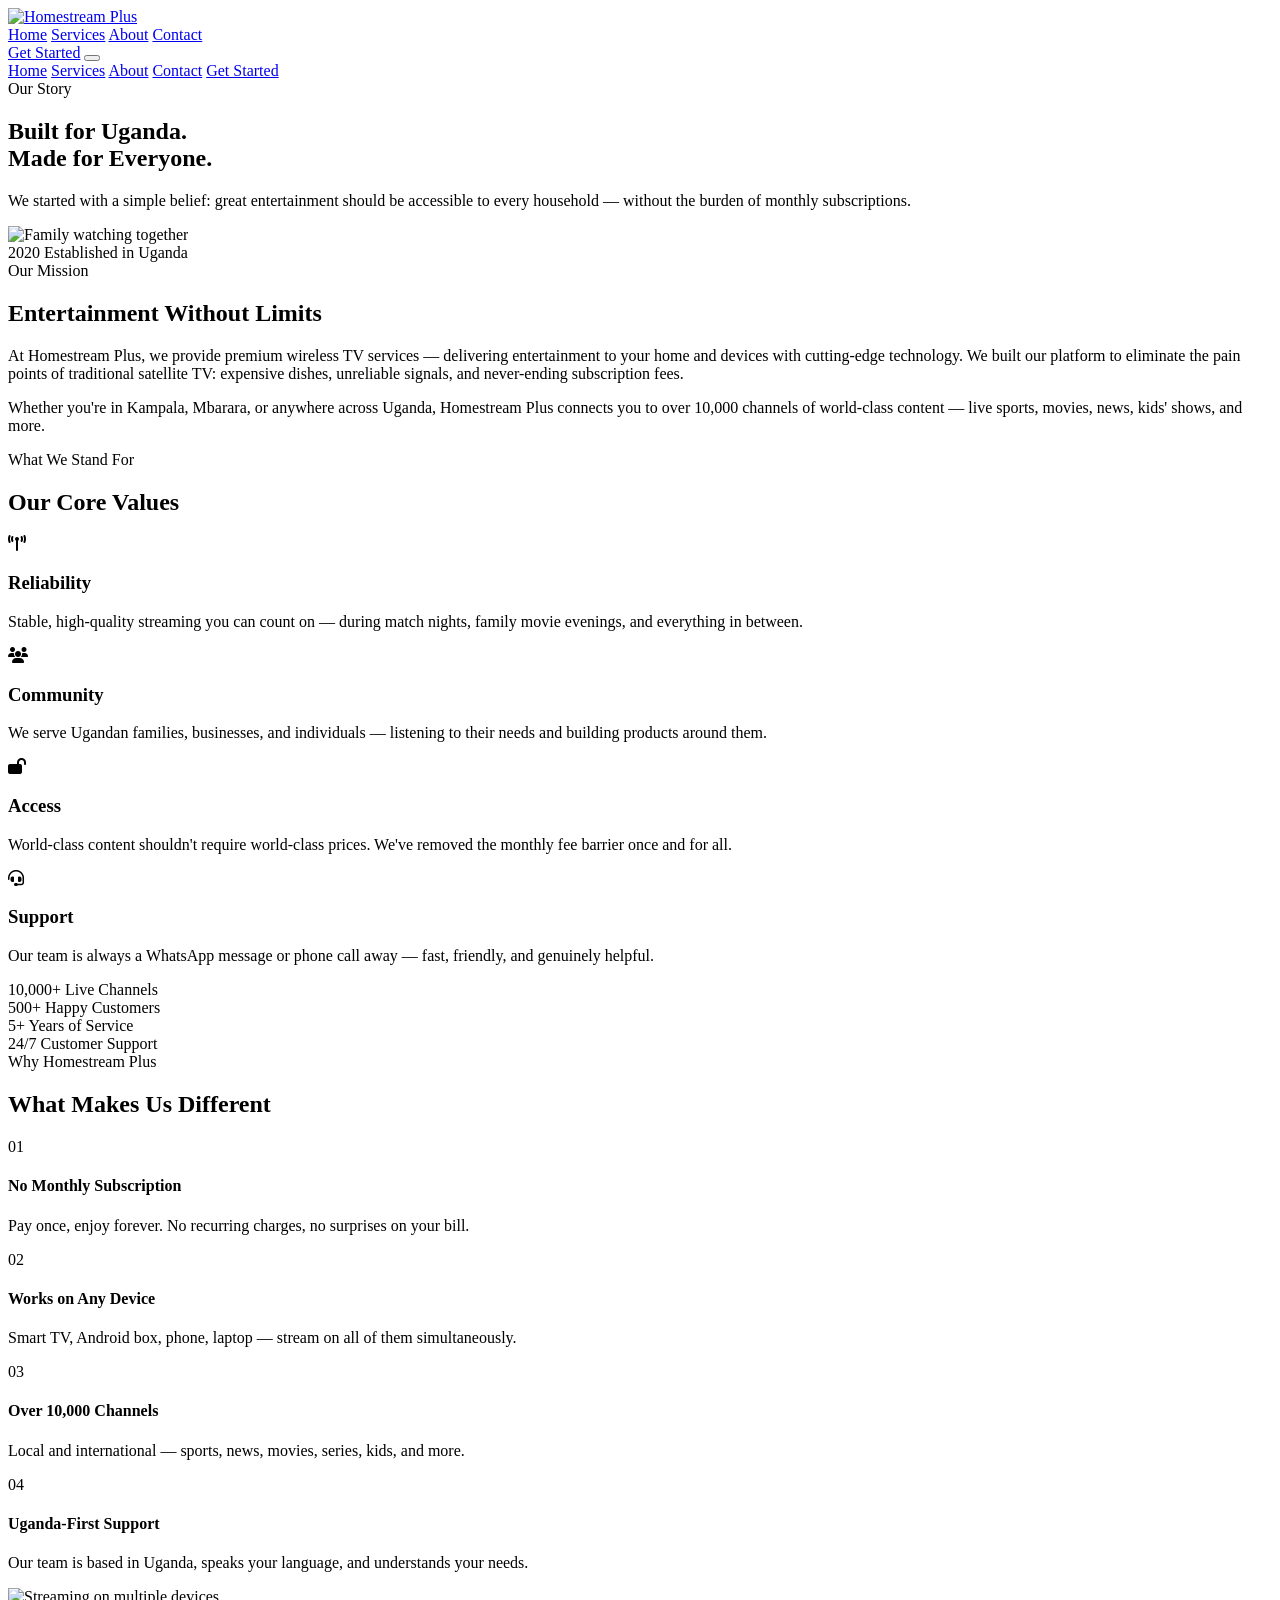
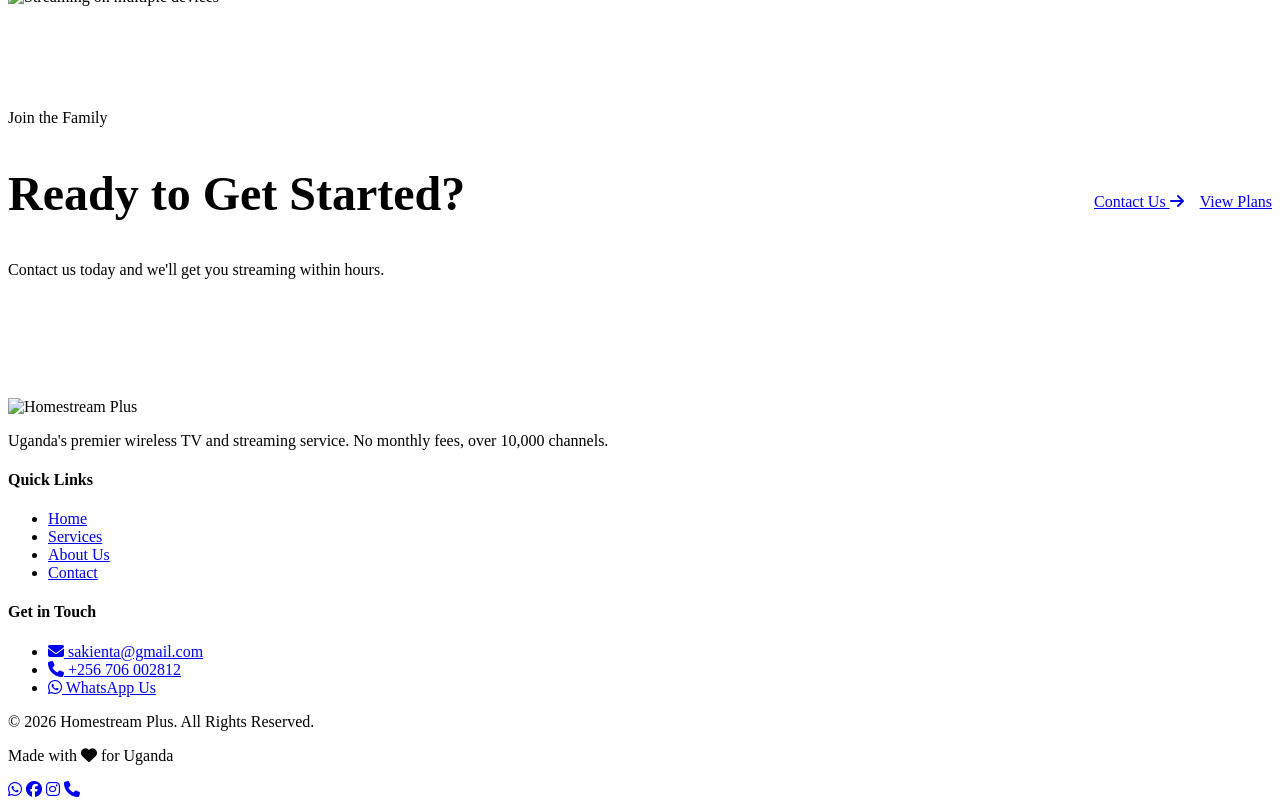
==== Baseline/Assets/Pages/about.html @ a36cddee "Started" ====
<!DOCTYPE html>
<html lang="en">
<head>
  <script async src="https://www.googletagmanager.com/gtag/js?id=G-RWJ0SV2W0E"></script>
  <script>
    window.dataLayer = window.dataLayer || [];
    function gtag(){ dataLayer.push(arguments); }
    gtag('js', new Date());
    gtag('config', 'G-RWJ0SV2W0E');
  </script>

  <meta charset="UTF-8" />
  <meta name="viewport" content="width=device-width, initial-scale=1.0" />
  <meta name="description" content="About Homestream Plus — Uganda's premier wireless TV and streaming service. Our story, mission, and values." />

  <title>About Us — Homestream Plus</title>

  <link rel="preconnect" href="https://fonts.googleapis.com" />
  <link rel="preconnect" href="https://fonts.gstatic.com" crossorigin />
  <link href="https://fonts.googleapis.com/css2?family=Bebas+Neue&family=DM+Sans:ital,opsz,wght@0,9..40,300;0,9..40,400;0,9..40,500;0,9..40,600;1,9..40,300&family=Playfair+Display:ital@1&display=swap" rel="stylesheet" />
  <link rel="stylesheet" href="https://cdnjs.cloudflare.com/ajax/libs/font-awesome/6.4.0/css/all.min.css" />

  <link rel="stylesheet" href="CSS/style.css" />
  <link rel="stylesheet" href="CSS/about.css" />
</head>
<body>

  <!-- HEADER -->
  <header class="site-header">
    <div class="container">
      <nav class="nav-inner">
        <a href="index.html" class="nav-logo">
          <img src="Images/HomestreamPlus01.1.1.png" alt="Homestream Plus" />
        </a>
        <div class="nav-links">
          <a href="index.html">Home</a>
          <a href="services.html">Services</a>
          <a href="about.html" class="active">About</a>
          <a href="contact.html">Contact</a>
        </div>
        <a href="contact.html" class="btn btn-primary nav-cta">Get Started</a>
        <button class="nav-toggle" aria-label="Toggle navigation">
          <span></span><span></span><span></span>
        </button>
      </nav>
    </div>
  </header>

  <!-- Mobile Drawer -->
  <nav class="nav-drawer">
    <a href="index.html">Home</a>
    <a href="services.html">Services</a>
    <a href="about.html">About</a>
    <a href="contact.html">Contact</a>
    <a href="contact.html" class="btn btn-primary" style="margin-top:1.5rem;font-family:var(--font-body)">Get Started</a>
  </nav>

  <!-- ═══════ PAGE HERO ═══════ -->
  <section class="page-hero">
    <div class="page-hero-bg"></div>
    <div class="container page-hero-inner">
      <span class="section-label anim-fade-up">Our Story</span>
      <h1 class="section-title anim-fade-up delay-1">Built for Uganda.<br>Made for Everyone.</h1>
      <p class="section-sub anim-fade-up delay-2">
        We started with a simple belief: great entertainment should be accessible to every household — without the burden of monthly subscriptions.
      </p>
    </div>
  </section>

  <!-- ═══════ MISSION ═══════ -->
  <section class="mission">
    <div class="container mission-grid">
      <div class="mission-visual">
        <img src="Images/istockphoto-1176372559-612x612.jpg" alt="Family watching together" loading="lazy" />
        <div class="mission-badge">
          <span class="badge-big">2020</span>
          <span>Established in Uganda</span>
        </div>
      </div>
      <div class="mission-text">
        <span class="section-label">Our Mission</span>
        <h2 class="section-title">Entertainment Without Limits</h2>
        <div class="divider"></div>
        <p>
          At Homestream Plus, we provide premium wireless TV services — delivering entertainment to your home and devices with cutting-edge technology. We built our platform to eliminate the pain points of traditional satellite TV: expensive dishes, unreliable signals, and never-ending subscription fees.
        </p>
        <p style="margin-top:1rem; color: var(--muted);">
          Whether you're in Kampala, Mbarara, or anywhere across Uganda, Homestream Plus connects you to over 10,000 channels of world-class content — live sports, movies, news, kids' shows, and more.
        </p>
      </div>
    </div>
  </section>

  <!-- ═══════ VALUES ═══════ -->
  <section class="values">
    <div class="container">
      <div class="section-head centered">
        <span class="section-label">What We Stand For</span>
        <h2 class="section-title">Our Core Values</h2>
      </div>
      <div class="values-grid">
        <div class="value-card">
          <div class="value-icon"><i class="fas fa-broadcast-tower"></i></div>
          <h3>Reliability</h3>
          <p>Stable, high-quality streaming you can count on — during match nights, family movie evenings, and everything in between.</p>
        </div>
        <div class="value-card">
          <div class="value-icon"><i class="fas fa-users"></i></div>
          <h3>Community</h3>
          <p>We serve Ugandan families, businesses, and individuals — listening to their needs and building products around them.</p>
        </div>
        <div class="value-card">
          <div class="value-icon"><i class="fas fa-lock-open"></i></div>
          <h3>Access</h3>
          <p>World-class content shouldn't require world-class prices. We've removed the monthly fee barrier once and for all.</p>
        </div>
        <div class="value-card">
          <div class="value-icon"><i class="fas fa-headset"></i></div>
          <h3>Support</h3>
          <p>Our team is always a WhatsApp message or phone call away — fast, friendly, and genuinely helpful.</p>
        </div>
      </div>
    </div>
  </section>

  <!-- ═══════ STATS BAR ═══════ -->
  <section class="stats-bar">
    <div class="container stats-inner">
      <div class="stats-item">
        <span class="stats-num">10,000+</span>
        <span class="stats-label">Live Channels</span>
      </div>
      <div class="stats-divider"></div>
      <div class="stats-item">
        <span class="stats-num">500+</span>
        <span class="stats-label">Happy Customers</span>
      </div>
      <div class="stats-divider"></div>
      <div class="stats-item">
        <span class="stats-num">5+</span>
        <span class="stats-label">Years of Service</span>
      </div>
      <div class="stats-divider"></div>
      <div class="stats-item">
        <span class="stats-num">24/7</span>
        <span class="stats-label">Customer Support</span>
      </div>
    </div>
  </section>

  <!-- ═══════ WHY CHOOSE US ═══════ -->
  <section class="why-us">
    <div class="container why-us-grid">
      <div class="why-us-text">
        <span class="section-label">Why Homestream Plus</span>
        <h2 class="section-title">What Makes Us Different</h2>
        <div class="divider"></div>
        <div class="why-list">
          <div class="why-item">
            <div class="why-num">01</div>
            <div>
              <h4>No Monthly Subscription</h4>
              <p>Pay once, enjoy forever. No recurring charges, no surprises on your bill.</p>
            </div>
          </div>
          <div class="why-item">
            <div class="why-num">02</div>
            <div>
              <h4>Works on Any Device</h4>
              <p>Smart TV, Android box, phone, laptop — stream on all of them simultaneously.</p>
            </div>
          </div>
          <div class="why-item">
            <div class="why-num">03</div>
            <div>
              <h4>Over 10,000 Channels</h4>
              <p>Local and international — sports, news, movies, series, kids, and more.</p>
            </div>
          </div>
          <div class="why-item">
            <div class="why-num">04</div>
            <div>
              <h4>Uganda-First Support</h4>
              <p>Our team is based in Uganda, speaks your language, and understands your needs.</p>
            </div>
          </div>
        </div>
      </div>
      <div class="why-us-img">
        <img src="Images/istockphoto-1182423333-612x612.jpg" alt="Streaming on multiple devices" loading="lazy" />
      </div>
    </div>
  </section>

  <!-- ═══════ CTA ═══════ -->
  <section class="cta-band" style="background: linear-gradient(135deg, rgba(233,85,48,0.15) 0%, transparent 60%), var(--surface); border-top: 1px solid var(--border); border-bottom: 1px solid var(--border); padding: clamp(4rem,8vw,7rem) 0;">
    <div class="container">
      <div class="cta-inner" style="display:flex;align-items:center;justify-content:space-between;gap:2.5rem;flex-wrap:wrap;">
        <div>
          <span class="section-label">Join the Family</span>
          <h2 class="section-title" style="font-size:clamp(2rem,4vw,3rem);">Ready to Get Started?</h2>
          <p class="section-sub">Contact us today and we'll get you streaming within hours.</p>
        </div>
        <div style="display:flex;gap:1rem;flex-wrap:wrap;flex-shrink:0;">
          <a href="contact.html" class="btn btn-primary">Contact Us <i class="fas fa-arrow-right"></i></a>
          <a href="services.html" class="btn btn-outline">View Plans</a>
        </div>
      </div>
    </div>
  </section>

  <!-- FOOTER -->
  <footer class="site-footer">
    <div class="container">
      <div class="footer-inner">
        <div class="footer-brand">
          <img src="Images/HomestreamPlus01.1.1.png" alt="Homestream Plus" />
          <p>Uganda's premier wireless TV and streaming service. No monthly fees, over 10,000 channels.</p>
        </div>
        <div class="footer-col">
          <h4>Quick Links</h4>
          <ul>
            <li><a href="index.html">Home</a></li>
            <li><a href="services.html">Services</a></li>
            <li><a href="about.html">About Us</a></li>
            <li><a href="contact.html">Contact</a></li>
          </ul>
        </div>
        <div class="footer-col">
          <h4>Get in Touch</h4>
          <ul>
            <li><a href="mailto:sakienta@gmail.com"><i class="fas fa-envelope"></i> sakienta@gmail.com</a></li>
            <li><a href="tel:+256706002812"><i class="fas fa-phone"></i> +256 706 002812</a></li>
            <li><a href="https://wa.me/256706002812" target="_blank"><i class="fab fa-whatsapp"></i> WhatsApp Us</a></li>
          </ul>
        </div>
      </div>
      <div class="footer-bottom">
        <p>&copy; 2026 Homestream Plus. All Rights Reserved.</p>
        <p>Made with <i class="fas fa-heart" style="color:var(--accent)"></i> for Uganda</p>
      </div>
    </div>
  </footer>

  <!-- FLOATING ICONS -->
  <div class="float-icons">
    <a href="https://wa.me/256706002812" target="_blank" rel="noopener" aria-label="WhatsApp"><i class="fab fa-whatsapp"></i></a>
    <a href="https://m.me/sakienta.ernest" target="_blank" rel="noopener" aria-label="Facebook"><i class="fab fa-facebook"></i></a>
    <a href="https://www.instagram.com/homestreamplus" target="_blank" rel="noopener" aria-label="Instagram"><i class="fab fa-instagram"></i></a>
    <a href="tel:+256706002812" aria-label="Call"><i class="fas fa-phone"></i></a>
  </div>

  <script src="JS/main.js"></script>
</body>
</html>
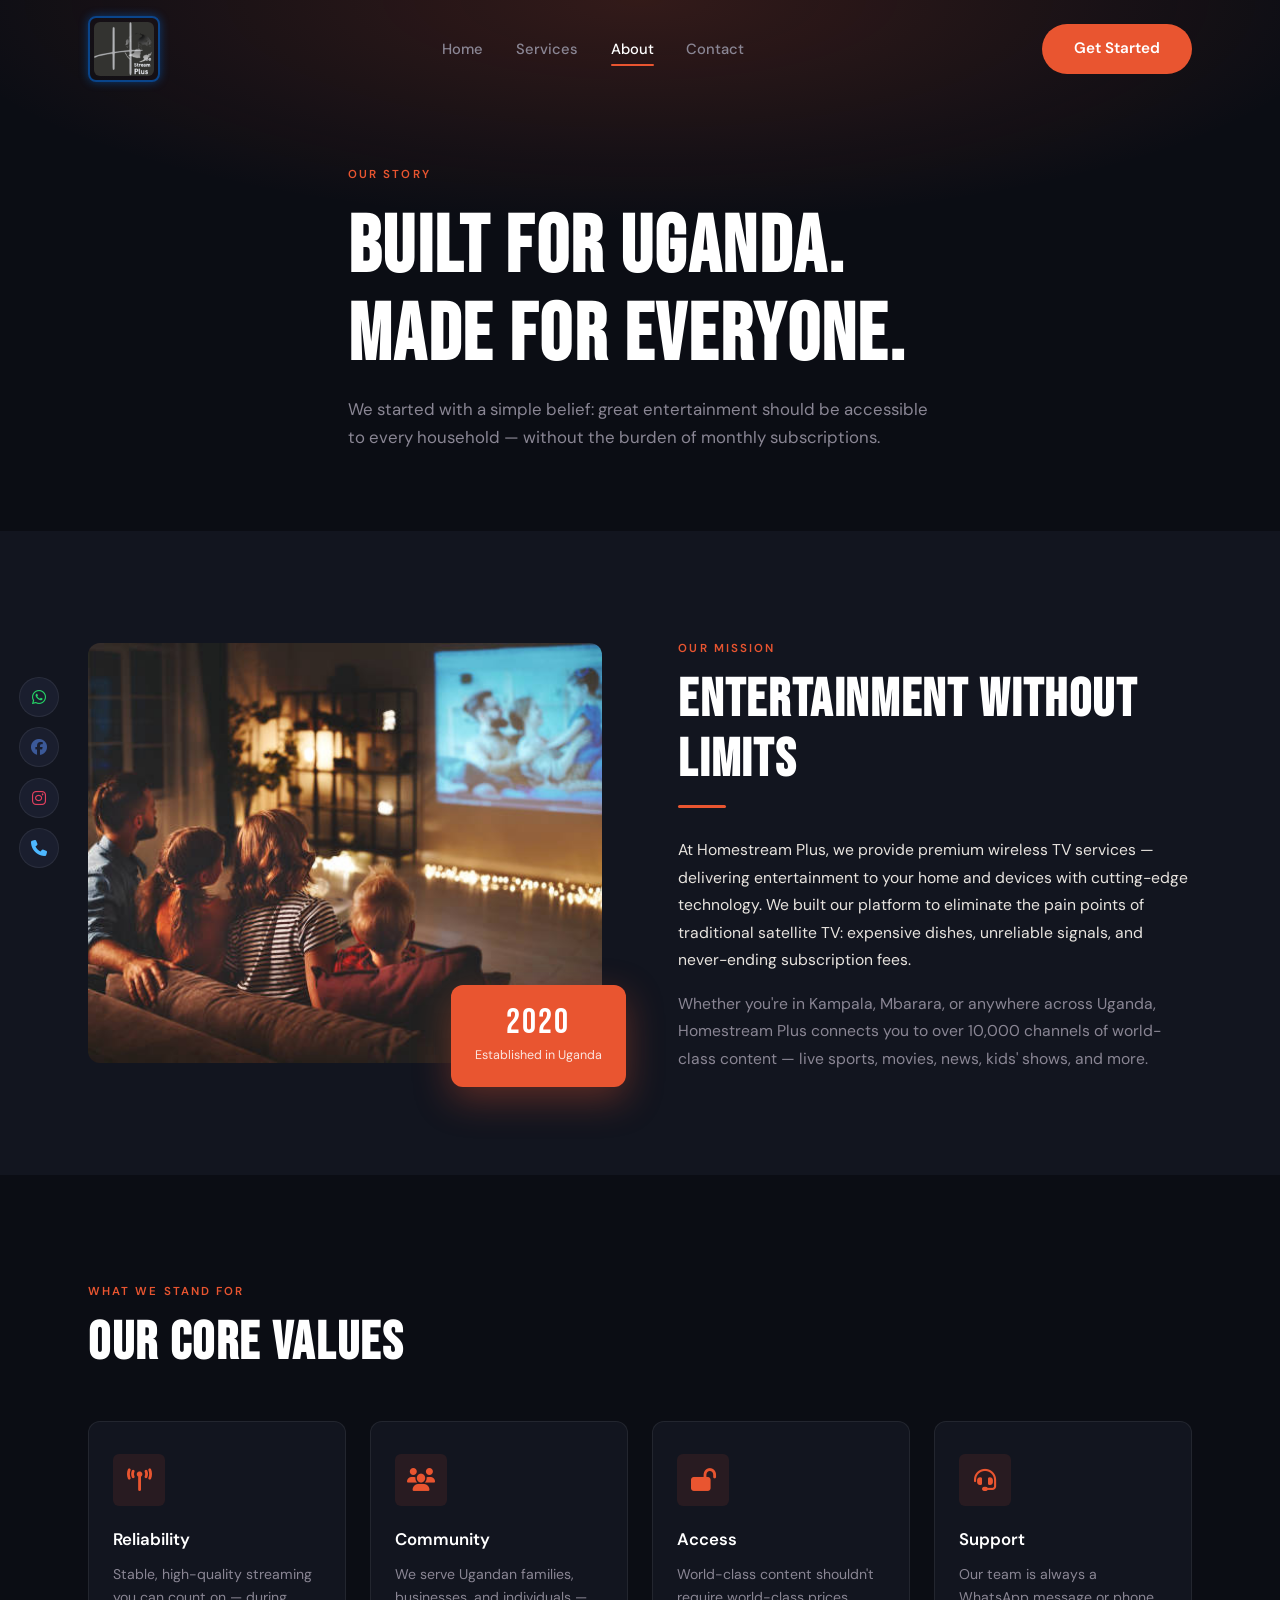
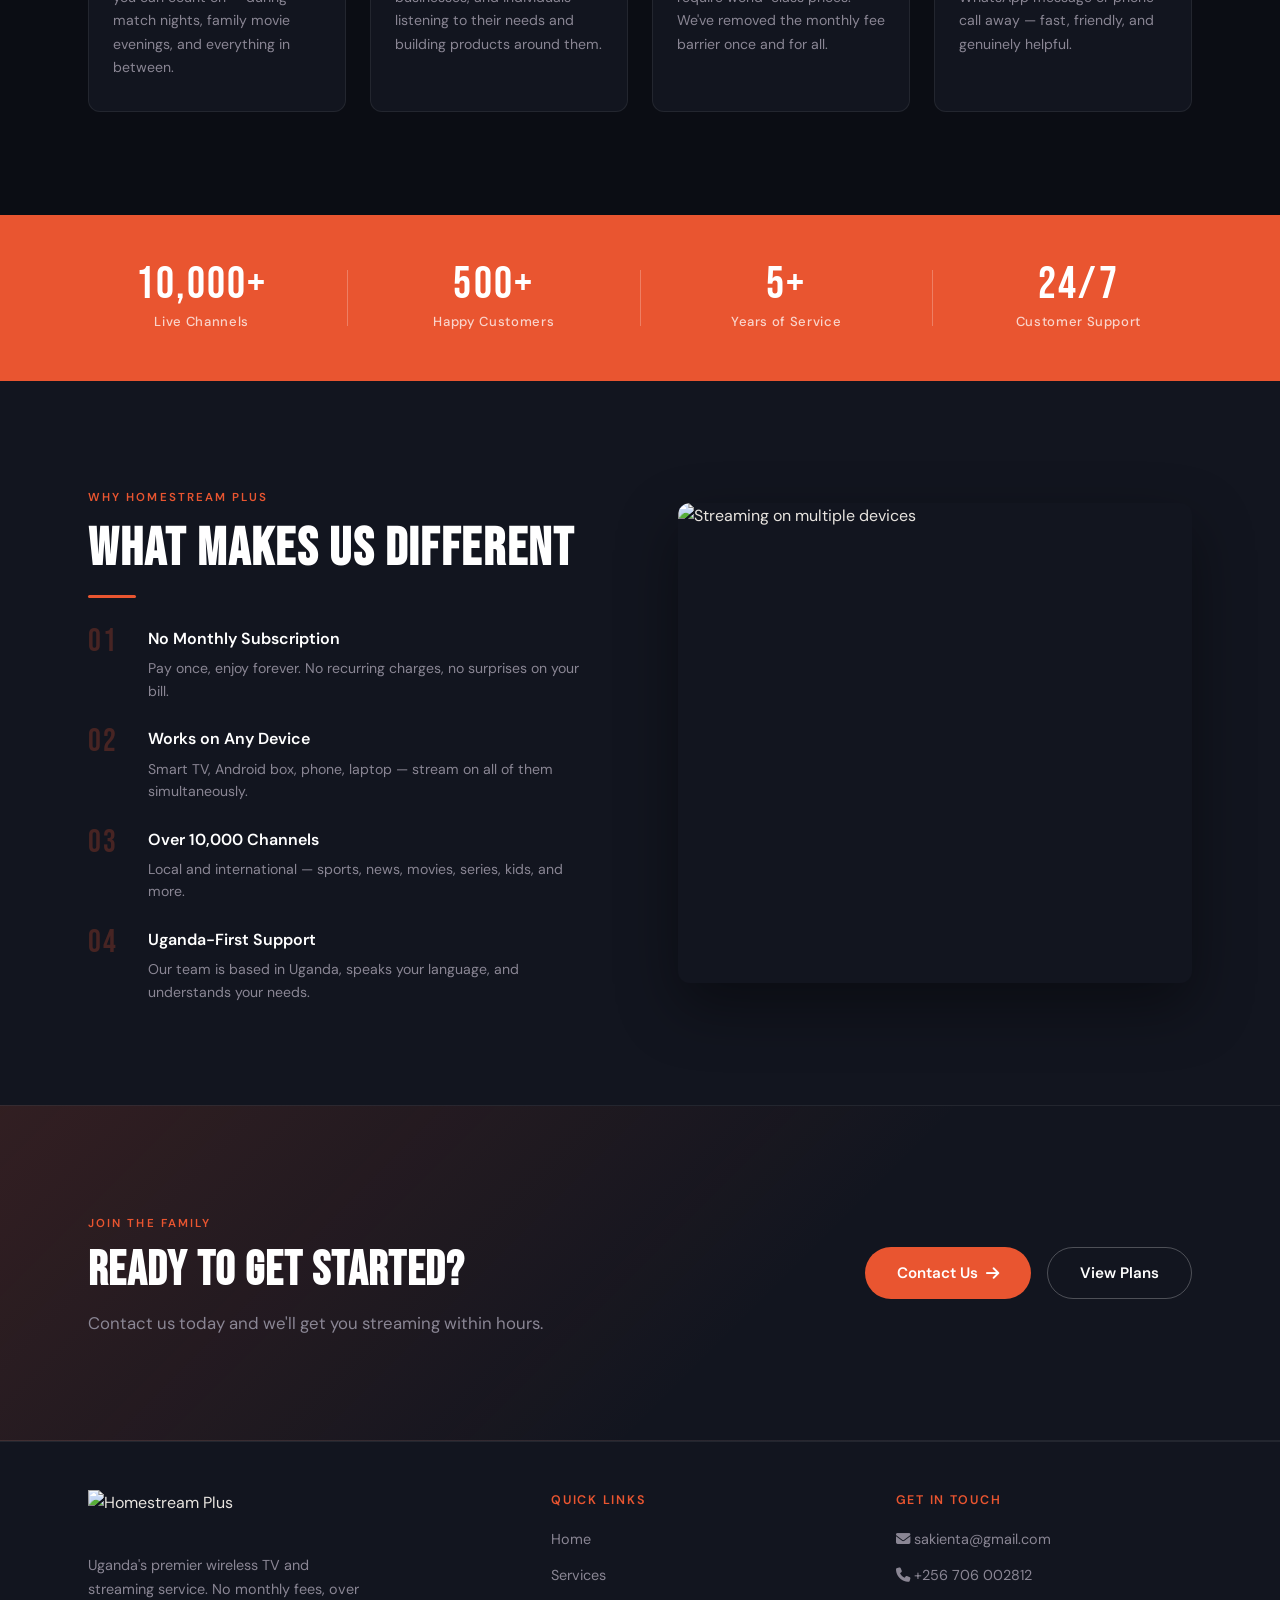
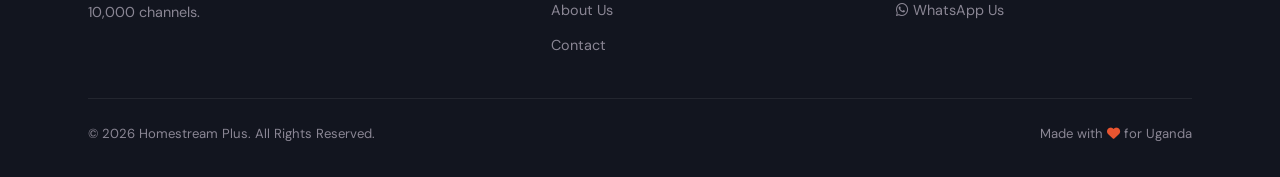
==== commit 59bea306: "Tired" ====
--- a/Baseline/Assets/Pages/about.html
+++ b/Baseline/Assets/Pages/about.html
@@ -20,8 +20,8 @@
   <link href="https://fonts.googleapis.com/css2?family=Bebas+Neue&family=DM+Sans:ital,opsz,wght@0,9..40,300;0,9..40,400;0,9..40,500;0,9..40,600;1,9..40,300&family=Playfair+Display:ital@1&display=swap" rel="stylesheet" />
   <link rel="stylesheet" href="https://cdnjs.cloudflare.com/ajax/libs/font-awesome/6.4.0/css/all.min.css" />
 
-  <link rel="stylesheet" href="CSS/style.css" />
-  <link rel="stylesheet" href="CSS/about.css" />
+  <link rel="stylesheet" href="/Baseline/Assets/CSS/style.css" />
+  <link rel="stylesheet" href="/Baseline/Assets/CSS/about.css" />
 </head>
 <body>
 
@@ -30,15 +30,15 @@
     <div class="container">
       <nav class="nav-inner">
         <a href="index.html" class="nav-logo">
-          <img src="Images/HomestreamPlus01.1.1.png" alt="Homestream Plus" />
+          <img src="/Baseline/Assets/Images/HomestreamPlus01.1.1.png" alt="Homestream Plus" />
         </a>
         <div class="nav-links">
           <a href="index.html">Home</a>
-          <a href="services.html">Services</a>
-          <a href="about.html" class="active">About</a>
-          <a href="contact.html">Contact</a>
-        </div>
-        <a href="contact.html" class="btn btn-primary nav-cta">Get Started</a>
+          <a href="/Baseline/Assets/Pages/services.html">Services</a>
+          <a href="/Baseline/Assets/Pages/about.html" class="active">About</a>
+          <a href="/Baseline/Assets/Pages/contact.html">Contact</a>
+        </div>
+        <a href="/Baseline/Assets/Pages/contact.html" class="btn btn-primary nav-cta">Get Started</a>
         <button class="nav-toggle" aria-label="Toggle navigation">
           <span></span><span></span><span></span>
         </button>
@@ -48,11 +48,11 @@
 
   <!-- Mobile Drawer -->
   <nav class="nav-drawer">
-    <a href="index.html">Home</a>
-    <a href="services.html">Services</a>
-    <a href="about.html">About</a>
-    <a href="contact.html">Contact</a>
-    <a href="contact.html" class="btn btn-primary" style="margin-top:1.5rem;font-family:var(--font-body)">Get Started</a>
+    <a href="/index.html">Home</a>
+    <a href="/Baseline/Assets/Pages/services.html">Services</a>
+    <a href="/Baseline/Assets/Pages/about.html">About</a>
+    <a href="/Baseline/Assets/Pages/contact.html">Contact</a>
+    <a href="/Baseline/Assets/Pages/contact.html" class="btn btn-primary" style="padding-left: 1.5rem; padding-right: 1.5rem; margin-top:1.5rem;font-family:var(--font-body)">Get Started</a>
   </nav>
 
   <!-- ═══════ PAGE HERO ═══════ -->
@@ -71,7 +71,7 @@
   <section class="mission">
     <div class="container mission-grid">
       <div class="mission-visual">
-        <img src="Images/istockphoto-1176372559-612x612.jpg" alt="Family watching together" loading="lazy" />
+        <img src="/Baseline/Assets/Images/istockphoto-1176372559-612x612.jpg" alt="Family watching together" loading="lazy" />
         <div class="mission-badge">
           <span class="badge-big">2020</span>
           <span>Established in Uganda</span>
@@ -187,7 +187,7 @@
         </div>
       </div>
       <div class="why-us-img">
-        <img src="Images/istockphoto-1182423333-612x612.jpg" alt="Streaming on multiple devices" loading="lazy" />
+        <img src="/baseline/Assets/Images/istockphoto-1182423333-612x612.jpg" alt="Streaming on multiple devices" loading="lazy" />
       </div>
     </div>
   </section>
@@ -202,8 +202,8 @@
           <p class="section-sub">Contact us today and we'll get you streaming within hours.</p>
         </div>
         <div style="display:flex;gap:1rem;flex-wrap:wrap;flex-shrink:0;">
-          <a href="contact.html" class="btn btn-primary">Contact Us <i class="fas fa-arrow-right"></i></a>
-          <a href="services.html" class="btn btn-outline">View Plans</a>
+          <a href="/baseline/Assets/Pages/contact.html" class="btn btn-primary">Contact Us <i class="fas fa-arrow-right"></i></a>
+          <a href="/baseline/Assets/Pages/services.html" class="btn btn-outline">View Plans</a>
         </div>
       </div>
     </div>
@@ -214,16 +214,16 @@
     <div class="container">
       <div class="footer-inner">
         <div class="footer-brand">
-          <img src="Images/HomestreamPlus01.1.1.png" alt="Homestream Plus" />
+          <img src="/baseline/Assets/Images/HomestreamPlus01.1.1.png" alt="Homestream Plus" />
           <p>Uganda's premier wireless TV and streaming service. No monthly fees, over 10,000 channels.</p>
         </div>
         <div class="footer-col">
           <h4>Quick Links</h4>
           <ul>
             <li><a href="index.html">Home</a></li>
-            <li><a href="services.html">Services</a></li>
-            <li><a href="about.html">About Us</a></li>
-            <li><a href="contact.html">Contact</a></li>
+            <li><a href="/baseline/Assets/Pages/services.html">Services</a></li>
+            <li><a href="/baseline/Assets/Pages/about.html">About Us</a></li>
+            <li><a href="/baseline/Assets/Pages/contact.html">Contact</a></li>
           </ul>
         </div>
         <div class="footer-col">
@@ -250,6 +250,6 @@
     <a href="tel:+256706002812" aria-label="Call"><i class="fas fa-phone"></i></a>
   </div>
 
-  <script src="JS/main.js"></script>
+  <script src="/Baseline/Assets/JS/main.js"></script>
 </body>
 </html>
--- a/Baseline/Assets/CSS/style.css
+++ b/Baseline/Assets/CSS/style.css
@@ -0,0 +1,393 @@
+/* =========================================================
+   HOMESTREAM PLUS — Global Stylesheet
+   Theme: Cinematic Dark · Ember Accent · Editorial Layout
+   ========================================================= */
+
+@import url('https://fonts.googleapis.com/css2?family=Bebas+Neue&family=DM+Sans:ital,opsz,wght@0,9..40,300;0,9..40,400;0,9..40,500;0,9..40,600;1,9..40,300&family=Playfair+Display:ital@1&display=swap');
+
+/* ── CSS Variables ─────────────────────────────────────── */
+:root {
+  --bg:        #0b0d14;
+  --surface:   #12151f;
+  --surface-2: #1a1e2e;
+  --border:    rgba(255,255,255,0.07);
+  --accent:    #e95530;
+  --accent-2:  #ff8c42;
+  --text:      #e8e4df;
+  --muted:     #8a8694;
+  --white:     #ffffff;
+
+  --font-display: 'Bebas Neue', sans-serif;
+  --font-body:    'DM Sans', sans-serif;
+  --font-italic:  'Playfair Display', serif;
+
+  --radius:    12px;
+  --radius-sm: 6px;
+  --transition: 0.28s cubic-bezier(0.4, 0, 0.2, 1);
+  --max-w:     1200px;
+}
+
+/* ── Reset ─────────────────────────────────────────────── */
+*, *::before, *::after { margin: 0; padding: 0; box-sizing: border-box; }
+html { scroll-behavior: smooth; font-size: 16px; }
+body {
+  font-family: var(--font-body);
+  background-color: var(--bg);
+  color: var(--text);
+  line-height: 1.65;
+  overflow-x: hidden;
+}
+img { display: block; max-width: 100%; }
+a { color: inherit; text-decoration: none; }
+ul { list-style: none; }
+
+/* ── Utility ───────────────────────────────────────────── */
+.container {
+  max-width: var(--max-w);
+  margin-inline: auto;
+  padding-inline: clamp(1.25rem, 5vw, 3rem);
+}
+
+.section-label {
+  display: inline-block;
+  font-size: 0.72rem;
+  font-weight: 600;
+  letter-spacing: 0.18em;
+  text-transform: uppercase;
+  color: var(--accent);
+  margin-bottom: 0.75rem;
+}
+
+.section-title {
+  font-family: var(--font-display);
+  font-size: clamp(2rem, 5vw, 3.4rem);
+  letter-spacing: 0.03em;
+  line-height: 1.1;
+  color: var(--white);
+}
+
+.section-sub {
+  font-size: 1.05rem;
+  color: var(--muted);
+  max-width: 600px;
+  margin-top: 0.75rem;
+}
+
+/* ── Buttons ───────────────────────────────────────────── */
+.btn {
+  display: inline-flex;
+  align-items: center;
+  gap: 0.5rem;
+  padding: 0.8rem 2rem;
+  border-radius: 50px;
+  font-weight: 600;
+  font-size: 0.95rem;
+  transition: var(--transition);
+  cursor: pointer;
+  border: none;
+}
+
+.btn-primary {
+  background: var(--accent);
+  color: var(--white);
+}
+.btn-primary:hover {
+  background: var(--accent-2);
+  transform: translateY(-2px);
+  box-shadow: 0 8px 28px rgba(233,85,48,0.35);
+}
+
+.btn-outline {
+  background: transparent;
+  border: 1.5px solid rgba(255,255,255,0.25);
+  color: var(--white);
+}
+.btn-outline:hover {
+  border-color: var(--accent);
+  color: var(--accent);
+  transform: translateY(-2px);
+}
+
+/* ── Header / Nav ──────────────────────────────────────── */
+.site-header {
+  position: fixed;
+  top: 0; left: 0; right: 0;
+  z-index: 100;
+  padding: 1rem 0;
+  transition: background var(--transition), backdrop-filter var(--transition);
+}
+
+.site-header.scrolled {
+  background: rgba(11,13,20,0.92);
+  backdrop-filter: blur(16px);
+  border-bottom: 1px solid var(--border);
+}
+
+.nav-inner {
+  display: flex;
+  align-items: center;
+  justify-content: space-between;
+  gap: 2rem;
+}
+
+/* Logo */
+
+/* Base styles for the logo container */
+.nav-logo {
+  display: inline-block; /* Ensures the wrapper fits the image dimensions */
+  border: 2px solid rgba(0, 123, 255, 0.5); /* A semi-transparent base border */
+  border-radius: 8px; /* Optional: rounds the corners of the border/glow */
+  padding: 4px; /* Optional: space between the logo and the glowing border */
+  
+  /* The initial glow effect */
+  box-shadow: 0 0 10px rgba(0, 123, 255, 0.4); 
+  
+  /* Smooth transition between states */
+  transition: border-color 0.3s ease, box-shadow 0.3s ease, transform 0.3s ease;
+}
+
+/* Glow effect on hover */
+.nav-logo:hover {
+  border-color: rgba(0, 123, 255, 1); /* Brightens the solid border */
+  
+  /* Expands and intensifies the glow */
+  box-shadow: 0 0 20px rgba(0, 123, 255, 0.8), 
+              0 0 30px rgba(0, 123, 255, 0.4);
+              
+  transform: scale(1.02); /* Optional: slight pop-out effect */
+}
+
+/* Ensures the image inside scales nicely and respects radius */
+.nav-logo img {
+  display: block;
+  max-width: 100%;
+  height: auto;
+  border-radius: 6px; 
+}
+
+.nav-logo img {
+  height: 54px;
+  width: auto;
+  transition: transform var(--transition);
+}
+.nav-logo img:hover { transform: scale(0.96); }
+
+
+
+/* Desktop links */
+.nav-links {
+  display: flex;
+  align-items: center;
+  gap: 0.25rem;
+}
+.nav-links a {
+  padding: 0.45rem 0.9rem;
+  font-size: 0.92rem;
+  font-weight: 500;
+  color: var(--muted);
+  border-radius: var(--radius-sm);
+  transition: color var(--transition), background var(--transition);
+  position: relative;
+}
+.nav-links a::after {
+  content: '';
+  position: absolute;
+  bottom: 2px; left: 0.9rem; right: 0.9rem;
+  height: 2px;
+  background: var(--accent);
+  border-radius: 2px;
+  transform: scaleX(0);
+  transition: transform var(--transition);
+}
+.nav-links a:hover,
+.nav-links a.active { color: var(--white); }
+.nav-links a:hover::after,
+.nav-links a.active::after { transform: scaleX(1); }
+
+.nav-cta { margin-left: 1rem; }
+
+/* Hamburger */
+.nav-toggle {
+  display: none;
+  flex-direction: column;
+  gap: 5px;
+  background: none;
+  border: none;
+  cursor: pointer;
+  padding: 6px;
+  z-index: 201;
+}
+.nav-toggle span {
+  display: block;
+  width: 26px; height: 2px;
+  background: var(--white);
+  border-radius: 2px;
+  transition: var(--transition);
+}
+.nav-toggle.open span:nth-child(1) { transform: translateY(7px) rotate(45deg); }
+.nav-toggle.open span:nth-child(2) { opacity: 0; }
+.nav-toggle.open span:nth-child(3) { transform: translateY(-7px) rotate(-45deg); }
+
+/* Mobile drawer */
+.nav-drawer {
+  display: none;
+  position: fixed;
+  inset: 0;
+  background: rgba(11,13,20,0.97);
+  backdrop-filter: blur(20px);
+  z-index: 200;
+  flex-direction: column;
+  align-items: center;
+  justify-content: center;
+  gap: 0.5rem;
+  opacity: 0;
+  pointer-events: none;
+  transition: opacity var(--transition);
+}
+.nav-drawer.open {
+  opacity: 1;
+  pointer-events: all;
+}
+.nav-drawer a {
+  font-family: var(--font-display);
+  font-size: clamp(2rem, 8vw, 3.5rem);
+  letter-spacing: 0.06em;
+  color: var(--muted);
+  transition: color var(--transition);
+  padding: 0.3rem 0;
+}
+.nav-drawer a:hover { color: var(--accent); }
+
+/* ── Floating Social Icons ─────────────────────────────── */
+.float-icons {
+  position: fixed;
+  left: 1.2rem;
+  bottom: 2rem;
+  display: flex;
+  flex-direction: column;
+  gap: 0.65rem;
+  z-index: 90;
+}
+.float-icons a {
+  width: 40px; height: 40px;
+  border-radius: 50%;
+  background: var(--surface-2);
+  border: 1px solid var(--border);
+  display: flex;
+  align-items: center;
+  justify-content: center;
+  font-size: 1rem;
+  transition: transform var(--transition), background var(--transition), border-color var(--transition);
+}
+.float-icons a:hover {
+  transform: translateX(4px);
+  background: var(--accent);
+  border-color: var(--accent);
+  color: #fff;
+}
+.float-icons .fa-whatsapp  { color: #25d366; }
+.float-icons .fa-facebook  { color: #3b5998; }
+.float-icons .fa-instagram { color: #e4405f; }
+.float-icons .fa-phone     { color: #4db8ff; }
+.float-icons a:hover i { color: #fff; }
+
+/* ── Footer ────────────────────────────────────────────── */
+.site-footer {
+  background: var(--surface);
+  border-top: 1px solid var(--border);
+  padding: 3rem 0 2rem;
+}
+
+.footer-inner {
+  display: grid;
+  grid-template-columns: 1.4fr 1fr 1fr;
+  gap: 3rem;
+}
+
+.footer-brand img { height: 48px; margin-bottom: 1rem; }
+.footer-brand p { color: var(--muted); font-size: 0.9rem; max-width: 280px; }
+
+.footer-col h4 {
+  font-size: 0.78rem;
+  font-weight: 600;
+  letter-spacing: 0.14em;
+  text-transform: uppercase;
+  color: var(--accent);
+  margin-bottom: 1rem;
+}
+.footer-col ul { display: flex; flex-direction: column; gap: 0.55rem; }
+.footer-col ul a {
+  font-size: 0.9rem;
+  color: var(--muted);
+  transition: color var(--transition);
+}
+.footer-col ul a:hover { color: var(--white); }
+
+.footer-bottom {
+  margin-top: 2.5rem;
+  padding-top: 1.5rem;
+  border-top: 1px solid var(--border);
+  display: flex;
+  align-items: center;
+  justify-content: space-between;
+  flex-wrap: wrap;
+  gap: 0.5rem;
+}
+.footer-bottom p { font-size: 0.82rem; color: var(--muted); }
+
+/* ── Divider ───────────────────────────────────────────── */
+.divider {
+  width: 48px; height: 3px;
+  background: var(--accent);
+  border-radius: 2px;
+  margin: 1rem 0 1.75rem;
+}
+
+/* ── Card ──────────────────────────────────────────────── */
+.card {
+  background: var(--surface);
+  border: 1px solid var(--border);
+  border-radius: var(--radius);
+  padding: 2rem;
+  transition: transform var(--transition), border-color var(--transition);
+}
+.card:hover {
+  transform: translateY(-6px);
+  border-color: rgba(233,85,48,0.35);
+}
+
+/* ── Animations ────────────────────────────────────────── */
+@keyframes fadeUp {
+  from { opacity: 0; transform: translateY(24px); }
+  to   { opacity: 1; transform: translateY(0); }
+}
+@keyframes fadeIn {
+  from { opacity: 0; }
+  to   { opacity: 1; }
+}
+
+.anim-fade-up {
+  opacity: 0;
+  animation: fadeUp 0.7s ease forwards;
+}
+.delay-1 { animation-delay: 0.15s; }
+.delay-2 { animation-delay: 0.3s; }
+.delay-3 { animation-delay: 0.45s; }
+.delay-4 { animation-delay: 0.6s; }
+
+/* ── Responsive ────────────────────────────────────────── */
+@media (max-width: 900px) {
+  .footer-inner { grid-template-columns: 1fr 1fr; }
+}
+
+@media (max-width: 768px) {
+  .nav-links, .nav-cta { display: none; }
+  .nav-toggle { display: flex; }
+  .nav-drawer { display: flex; }
+
+  .footer-inner { grid-template-columns: 1fr; gap: 2rem; }
+  .footer-bottom { flex-direction: column; text-align: center; }
+
+  .float-icons { left: 0.7rem; bottom: 1.2rem; }
+  .float-icons a { width: 36px; height: 36px; font-size: 0.9rem; }
+}
--- a/Baseline/Assets/CSS/about.css
+++ b/Baseline/Assets/CSS/about.css
@@ -0,0 +1,244 @@
+/* =========================================================
+   ABOUT PAGE — Specific Styles
+   ========================================================= */
+
+/* ── Page Hero ─────────────────────────────────────────── */
+.page-hero {
+  position: relative;
+  padding: 10rem 0 5rem;
+  overflow: hidden;
+}
+
+.page-hero-bg {
+  position: absolute;
+  inset: 0;
+  background:
+    radial-gradient(ellipse 80% 60% at 50% 0%, rgba(233,85,48,0.18), transparent 70%),
+    var(--bg);
+  z-index: 0;
+}
+
+.page-hero-inner {
+  position: relative;
+  z-index: 1;
+  max-width: 680px;
+}
+
+.page-hero-inner .section-title {
+  font-size: clamp(2.5rem, 7vw, 5rem);
+  margin: 0.5rem 0 1rem;
+}
+
+/* ── Mission ───────────────────────────────────────────── */
+.mission {
+  padding: clamp(4rem, 8vw, 8rem) 0;
+  background: var(--surface);
+}
+
+.mission-grid {
+  display: grid;
+  grid-template-columns: 1fr 1fr;
+  gap: clamp(3rem, 6vw, 6rem);
+  align-items: center;
+}
+
+.mission-visual {
+  position: relative;
+  border-radius: var(--radius);
+  overflow: visible;
+}
+.mission-visual img {
+  width: 100%;
+  height: 420px;
+  object-fit: cover;
+  border-radius: var(--radius);
+  display: block;
+}
+
+.mission-badge {
+  position: absolute;
+  bottom: -1.5rem;
+  right: -1.5rem;
+  background: var(--accent);
+  color: #fff;
+  border-radius: var(--radius);
+  padding: 1.25rem 1.5rem;
+  text-align: center;
+  box-shadow: 0 12px 36px rgba(233,85,48,0.35);
+}
+.badge-big {
+  display: block;
+  font-family: var(--font-display);
+  font-size: 2.2rem;
+  letter-spacing: 0.06em;
+  line-height: 1;
+}
+.mission-badge span:last-child { font-size: 0.78rem; opacity: 0.85; }
+
+.mission-text p {
+  font-size: 0.98rem;
+  color: var(--text);
+  line-height: 1.75;
+}
+
+/* ── Values ────────────────────────────────────────────── */
+.values {
+  padding: clamp(4rem, 8vw, 8rem) 0;
+}
+
+.values-grid {
+  display: grid;
+  grid-template-columns: repeat(4, 1fr);
+  gap: 1.5rem;
+  margin-top: 3rem;
+}
+
+.value-card {
+  background: var(--surface);
+  border: 1px solid var(--border);
+  border-radius: var(--radius);
+  padding: 2rem 1.5rem;
+  transition: transform var(--transition), border-color var(--transition);
+}
+.value-card:hover {
+  transform: translateY(-6px);
+  border-color: rgba(233,85,48,0.35);
+}
+
+.value-icon {
+  width: 52px; height: 52px;
+  background: rgba(233,85,48,0.1);
+  border-radius: var(--radius-sm);
+  display: flex;
+  align-items: center;
+  justify-content: center;
+  font-size: 1.4rem;
+  color: var(--accent);
+  margin-bottom: 1.25rem;
+}
+
+.value-card h3 {
+  font-size: 1.05rem;
+  font-weight: 600;
+  color: var(--white);
+  margin-bottom: 0.6rem;
+}
+.value-card p { font-size: 0.88rem; color: var(--muted); line-height: 1.65; }
+
+/* ── Stats Bar ─────────────────────────────────────────── */
+.stats-bar {
+  background: var(--accent);
+  padding: 3rem 0;
+}
+
+.stats-inner {
+  display: flex;
+  align-items: center;
+  justify-content: space-between;
+  flex-wrap: wrap;
+  gap: 2rem;
+}
+
+.stats-item {
+  display: flex;
+  flex-direction: column;
+  align-items: center;
+  gap: 0.25rem;
+  flex: 1;
+  min-width: 120px;
+}
+
+.stats-num {
+  font-family: var(--font-display);
+  font-size: 2.8rem;
+  letter-spacing: 0.05em;
+  color: #fff;
+  line-height: 1;
+}
+.stats-label {
+  font-size: 0.82rem;
+  color: rgba(255,255,255,0.75);
+  font-weight: 500;
+  letter-spacing: 0.05em;
+  text-align: center;
+}
+
+.stats-divider {
+  width: 1px;
+  height: 56px;
+  background: rgba(255,255,255,0.25);
+  flex-shrink: 0;
+}
+
+/* ── Why Us ────────────────────────────────────────────── */
+.why-us {
+  padding: clamp(4rem, 8vw, 8rem) 0;
+  background: var(--surface);
+}
+
+.why-us-grid {
+  display: grid;
+  grid-template-columns: 1fr 1fr;
+  gap: clamp(3rem, 6vw, 6rem);
+  align-items: center;
+}
+
+.why-list {
+  display: flex;
+  flex-direction: column;
+  gap: 1.5rem;
+  margin-top: 1.5rem;
+}
+
+.why-item {
+  display: flex;
+  gap: 1.25rem;
+  align-items: flex-start;
+}
+
+.why-num {
+  font-family: var(--font-display);
+  font-size: 2rem;
+  letter-spacing: 0.06em;
+  color: rgba(233,85,48,0.25);
+  line-height: 1;
+  flex-shrink: 0;
+  min-width: 40px;
+}
+
+.why-item h4 {
+  font-size: 1rem;
+  font-weight: 600;
+  color: var(--white);
+  margin-bottom: 0.3rem;
+}
+.why-item p { font-size: 0.88rem; color: var(--muted); line-height: 1.6; }
+
+.why-us-img {
+  border-radius: var(--radius);
+  overflow: hidden;
+  box-shadow: 0 24px 60px rgba(0,0,0,0.4);
+}
+.why-us-img img {
+  width: 100%; height: 480px;
+  object-fit: cover;
+  display: block;
+  transition: transform 0.6s ease;
+}
+.why-us-img:hover img { transform: scale(1.04); }
+
+/* ── Responsive ────────────────────────────────────────── */
+@media (max-width: 1024px) {
+  .values-grid { grid-template-columns: 1fr 1fr; }
+  .mission-grid,
+  .why-us-grid { grid-template-columns: 1fr; }
+  .why-us-img { order: -1; }
+  .why-us-img img { height: 300px; }
+  .mission-badge { right: 0.5rem; bottom: -1rem; }
+}
+
+@media (max-width: 640px) {
+  .values-grid { grid-template-columns: 1fr; }
+  .stats-inner  { flex-direction: column; }
+  .stats-divider { width: 80px; height: 1px; }
+}
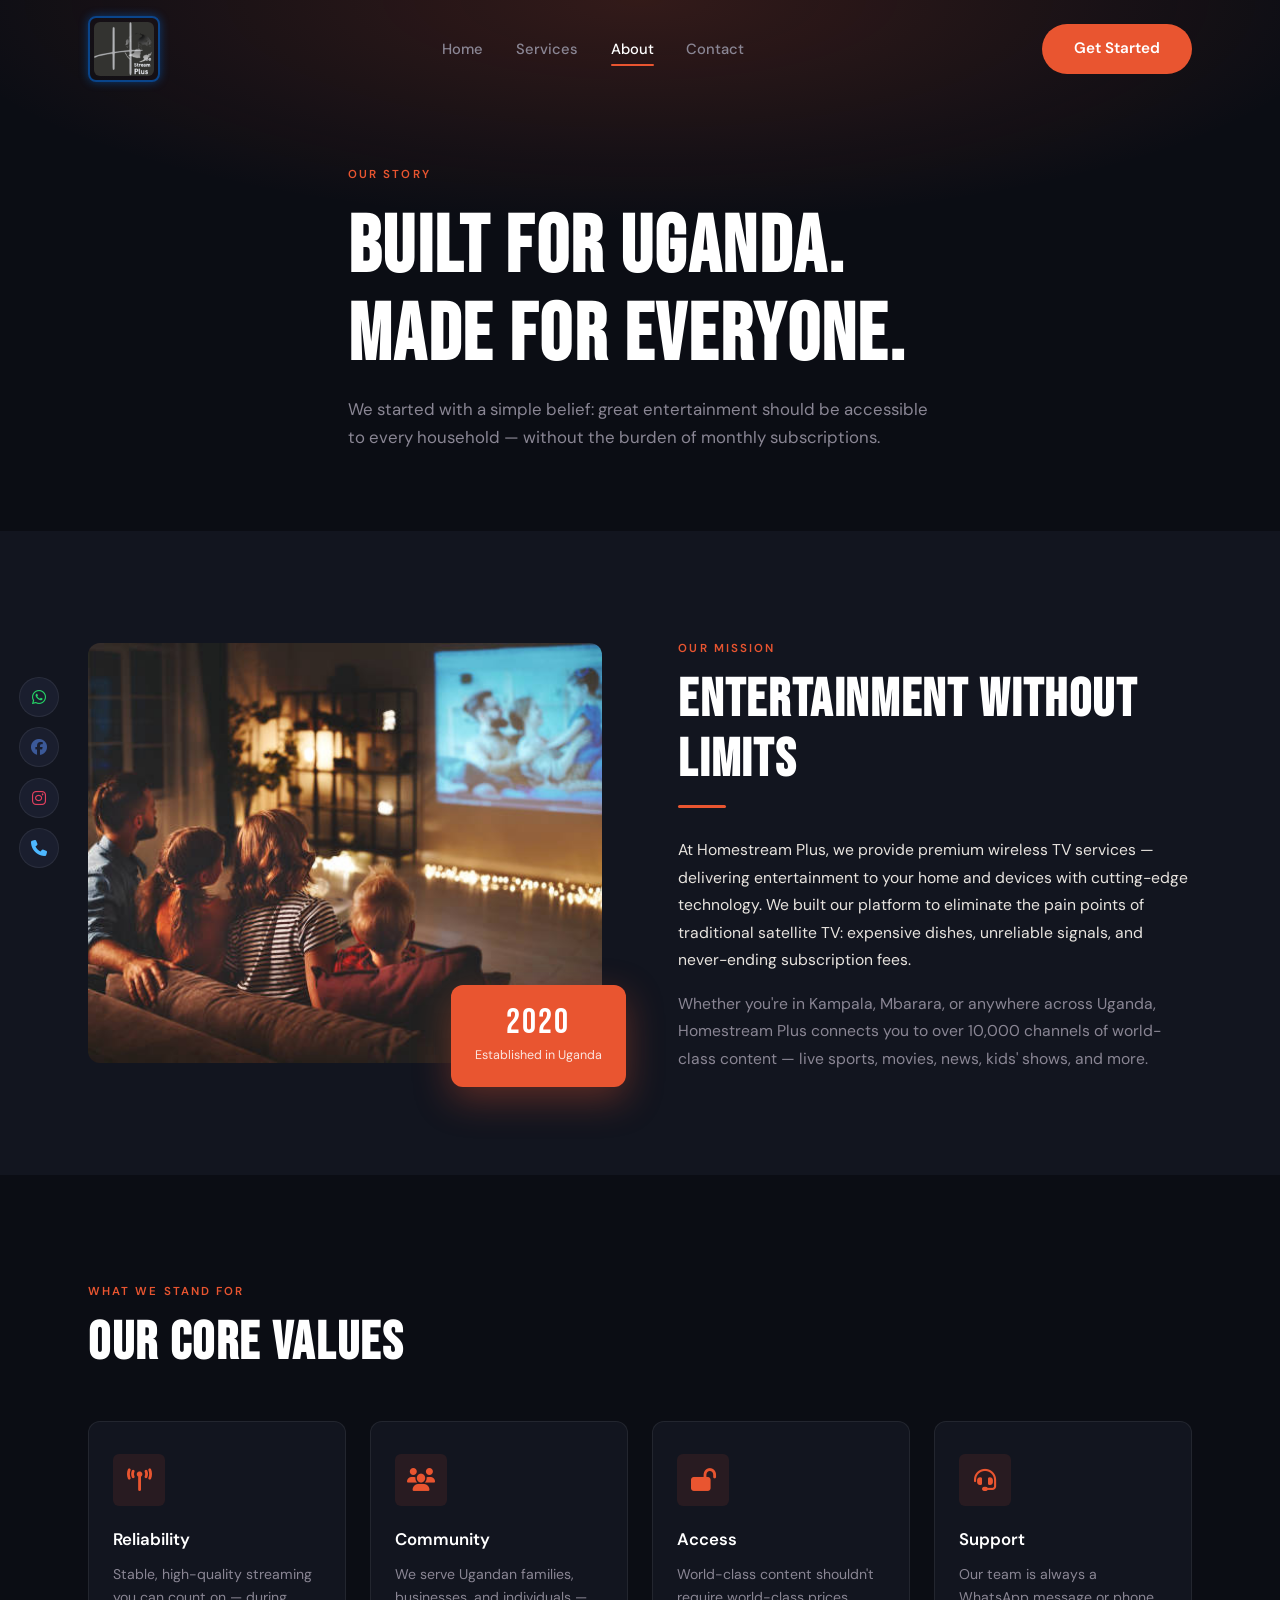
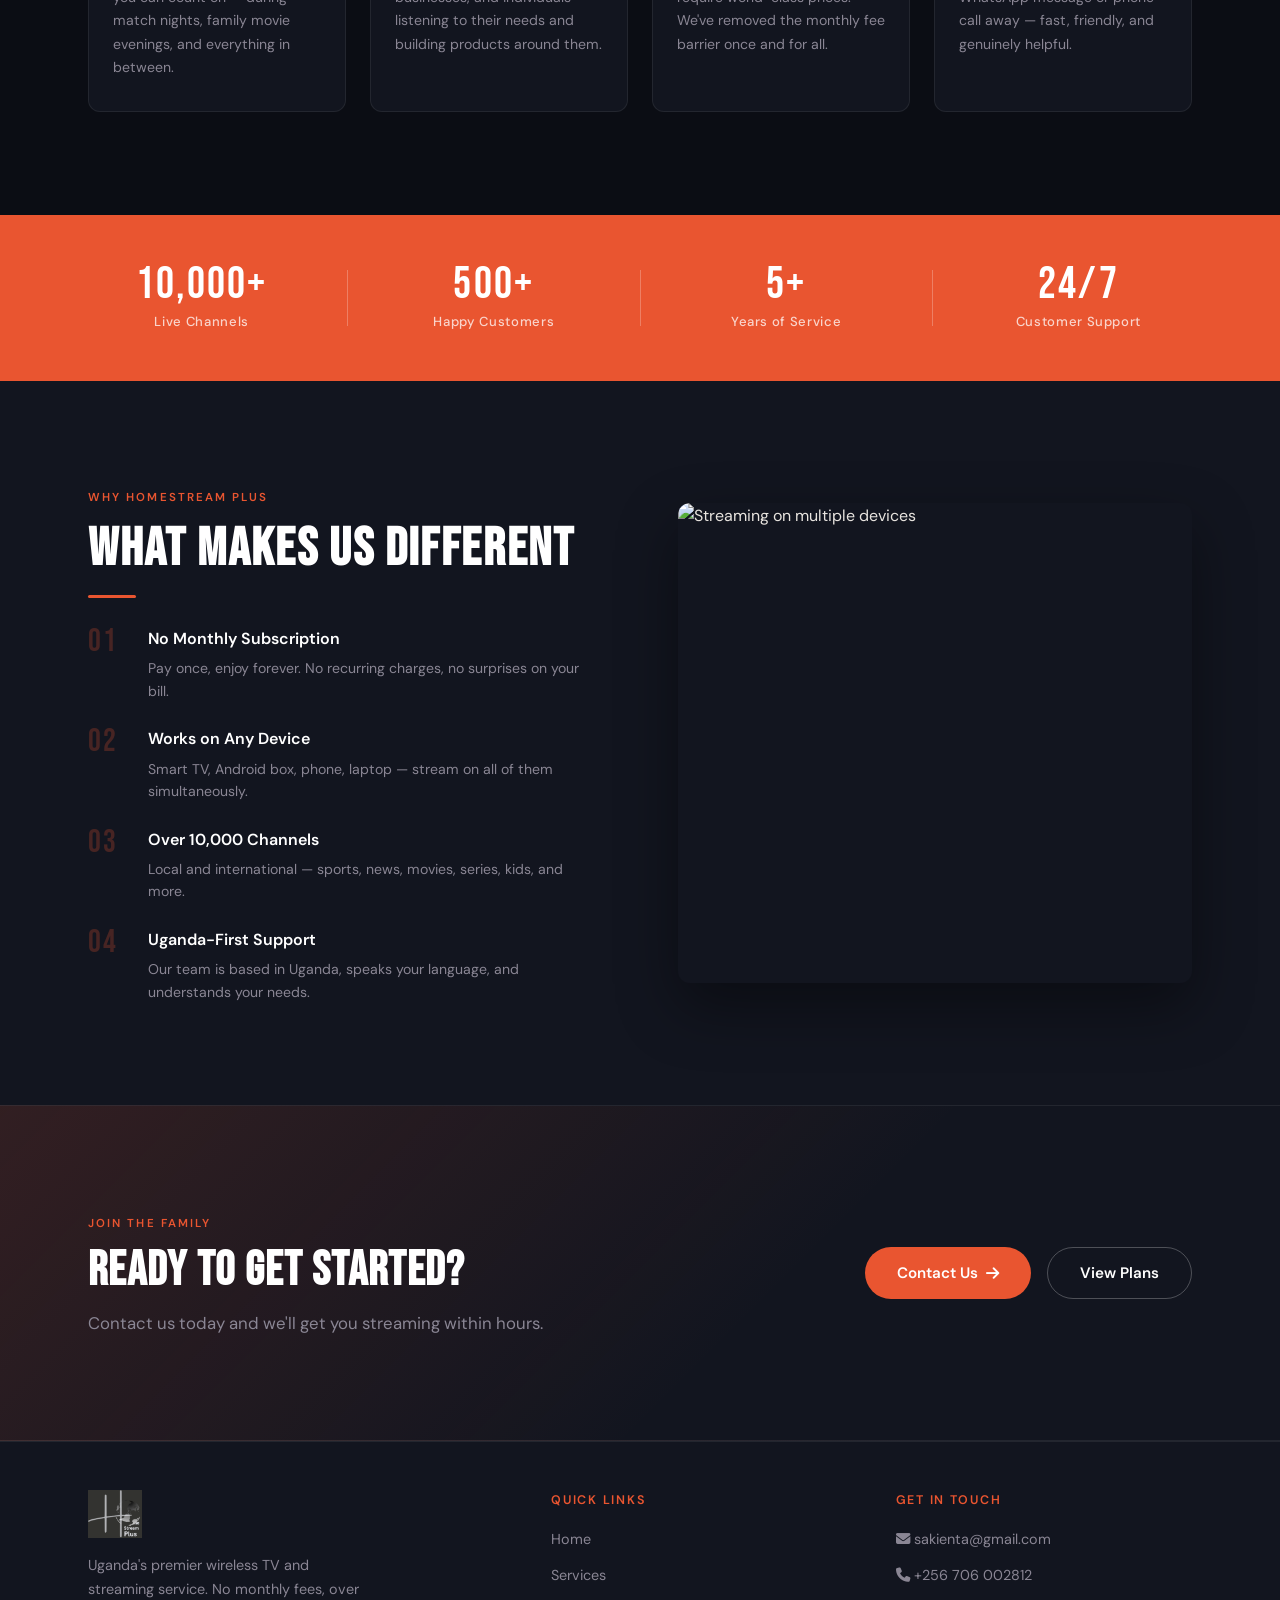
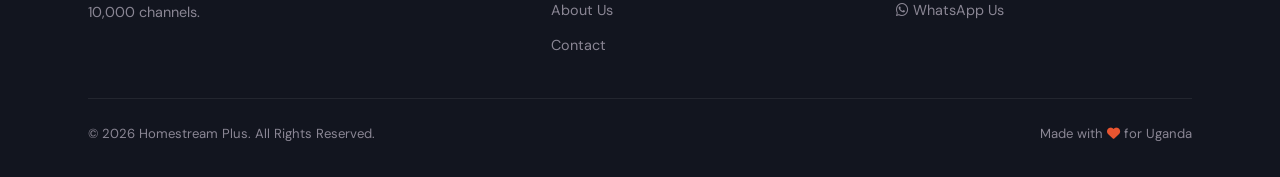
==== commit 8b4af82e: "Update Contact Form, Added Corresponding JS Script bottom of page" ====
--- a/Baseline/Assets/Pages/about.html
+++ b/Baseline/Assets/Pages/about.html
@@ -29,11 +29,11 @@
   <header class="site-header">
     <div class="container">
       <nav class="nav-inner">
-        <a href="index.html" class="nav-logo">
+        <a href="/Baseline/index.html" class="nav-logo">
           <img src="/Baseline/Assets/Images/HomestreamPlus01.1.1.png" alt="Homestream Plus" />
         </a>
         <div class="nav-links">
-          <a href="index.html">Home</a>
+          <a href="/Baseline/index.html">Home</a>
           <a href="/Baseline/Assets/Pages/services.html">Services</a>
           <a href="/Baseline/Assets/Pages/about.html" class="active">About</a>
           <a href="/Baseline/Assets/Pages/contact.html">Contact</a>
@@ -214,7 +214,7 @@
     <div class="container">
       <div class="footer-inner">
         <div class="footer-brand">
-          <img src="/baseline/Assets/Images/HomestreamPlus01.1.1.png" alt="Homestream Plus" />
+          <img src="/Baseline/Assets/Images/HomestreamPlus01.1.1.png" alt="Homestream Plus" />
           <p>Uganda's premier wireless TV and streaming service. No monthly fees, over 10,000 channels.</p>
         </div>
         <div class="footer-col">
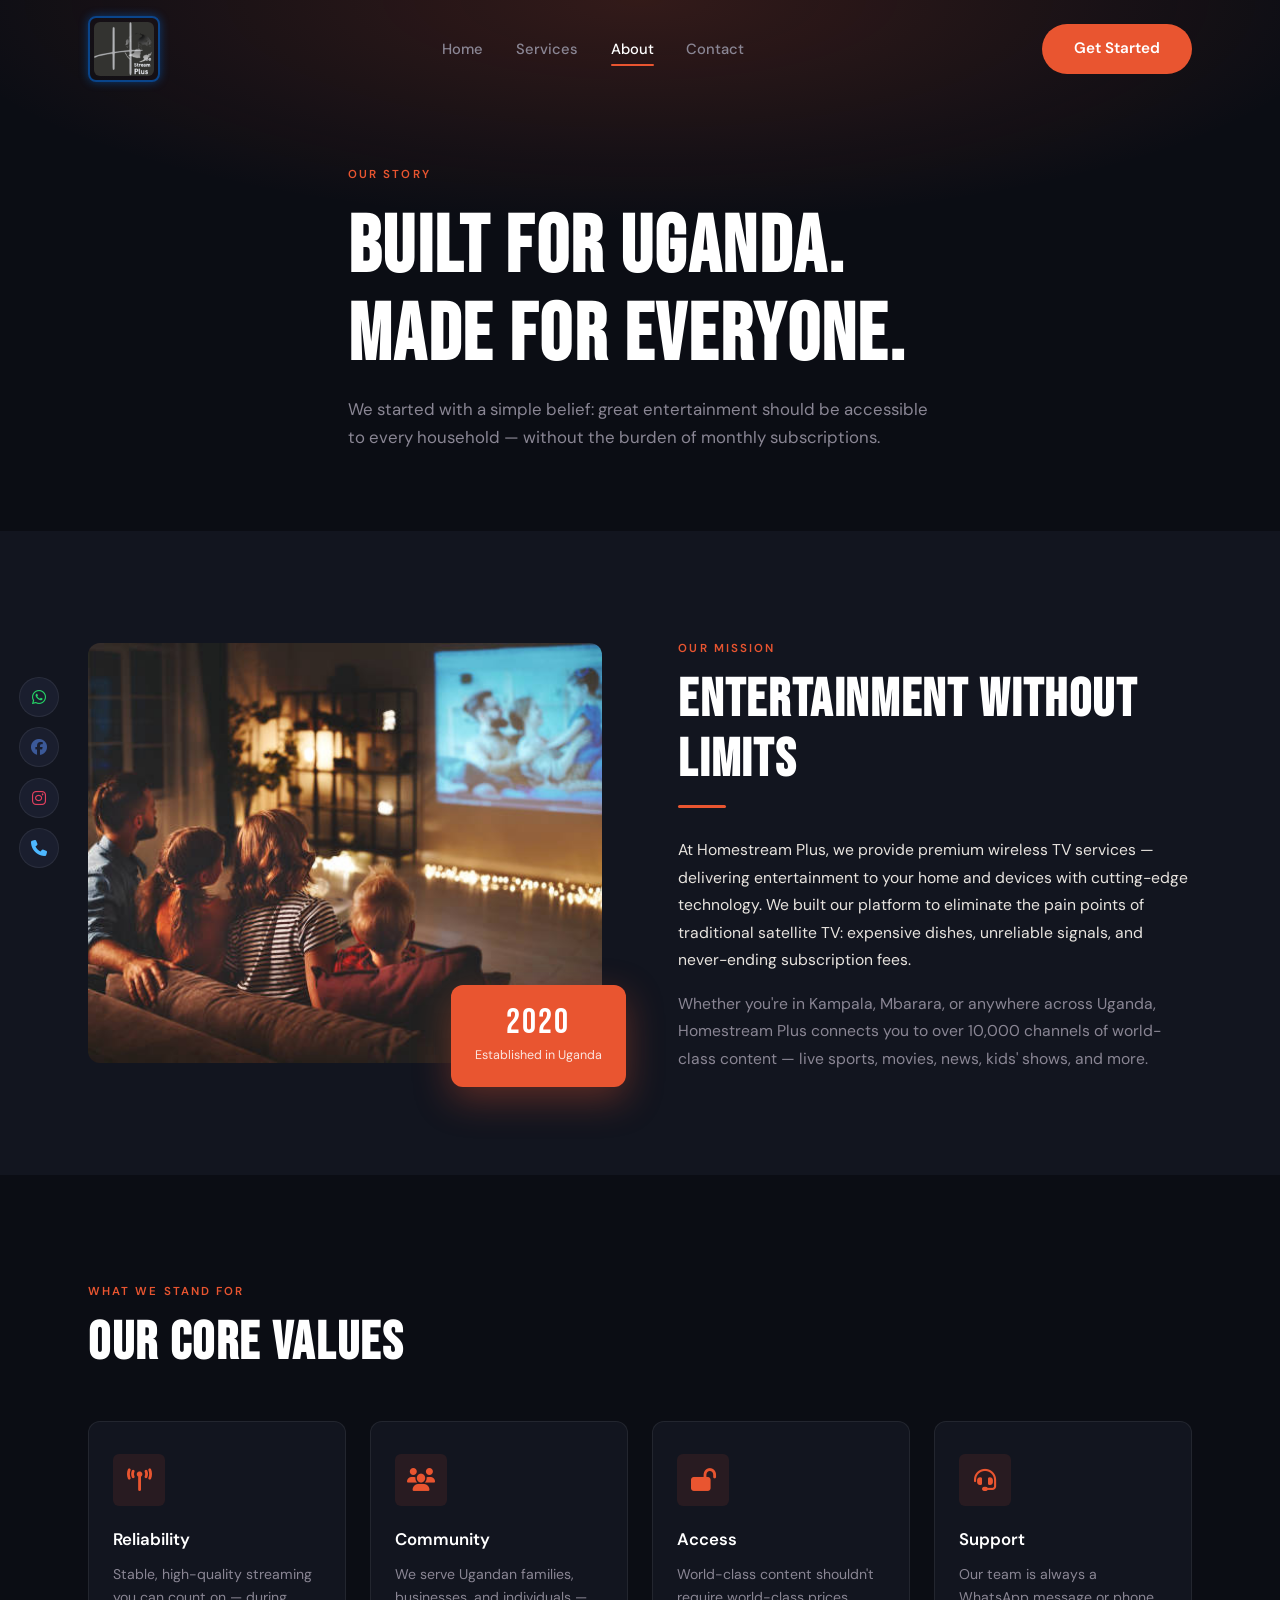
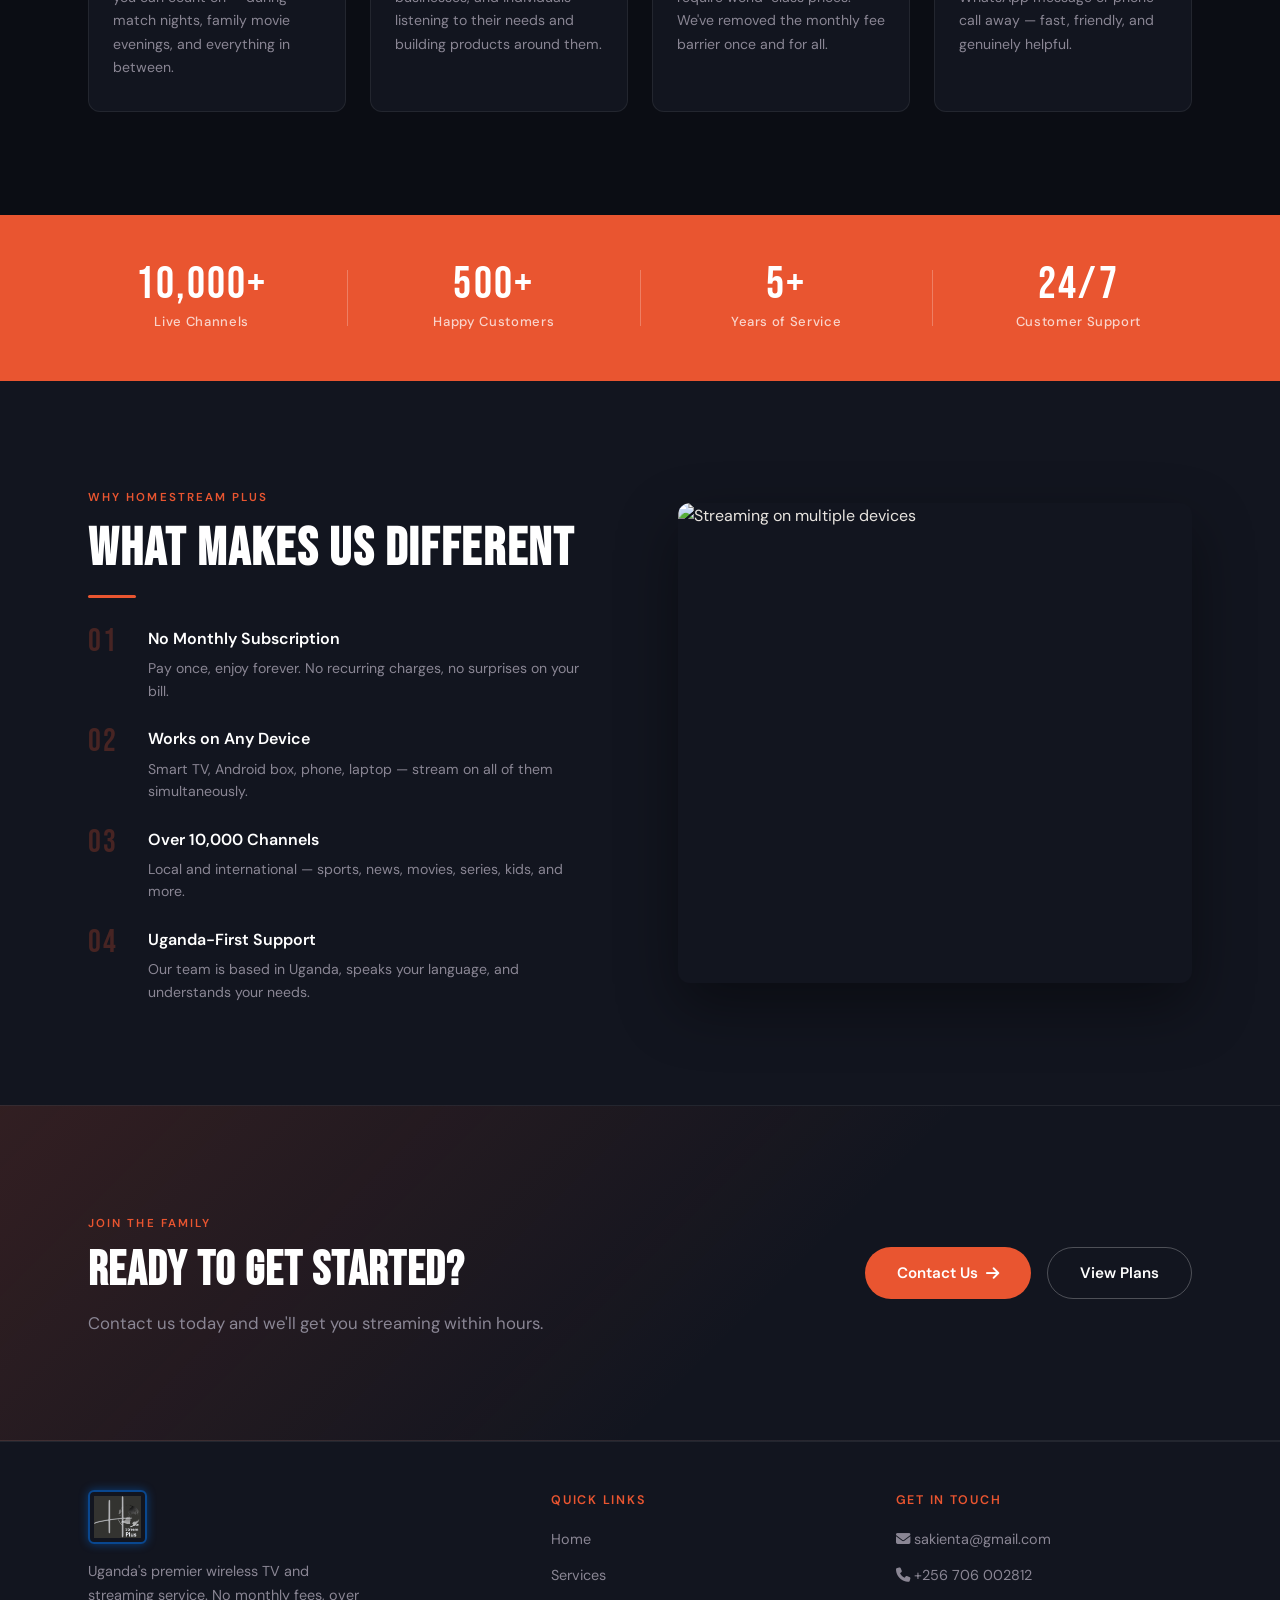
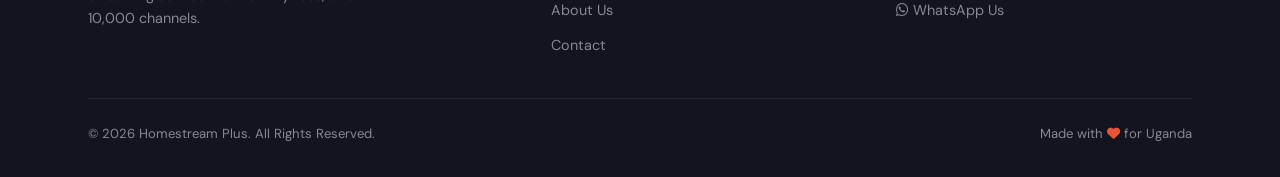
==== commit 62b597bd: "Minor Fix a Nav Menu" ====
--- a/Baseline/Assets/Pages/about.html
+++ b/Baseline/Assets/Pages/about.html
@@ -48,7 +48,7 @@
 
   <!-- Mobile Drawer -->
   <nav class="nav-drawer">
-    <a href="/index.html">Home</a>
+    <a href="/Baseline/index.html">Home</a>
     <a href="/Baseline/Assets/Pages/services.html">Services</a>
     <a href="/Baseline/Assets/Pages/about.html">About</a>
     <a href="/Baseline/Assets/Pages/contact.html">Contact</a>
--- a/Baseline/Assets/CSS/style.css
+++ b/Baseline/Assets/CSS/style.css
@@ -305,6 +305,46 @@
 }
 
 .footer-brand img { height: 48px; margin-bottom: 1rem; }
+
+/* Base styles for the Footer logo container */
+.footer-brand img {
+  display: inline-block; /* Ensures the wrapper fits the image dimensions */
+  border: 2px solid rgba(0, 123, 255, 0.5); /* A semi-transparent base border */
+  border-radius: 8px; /* Optional: rounds the corners of the border/glow */
+  padding: 4px; /* Optional: space between the logo and the glowing border */
+  
+  /* The initial glow effect */
+  box-shadow: 0 0 10px rgba(0, 123, 255, 0.4); 
+  
+  /* Smooth transition between states */
+  transition: border-color 0.3s ease, box-shadow 0.3s ease, transform 0.3s ease;
+}
+
+/* Glow effect on hover */
+.footer-brand img:hover {
+  border-color: rgba(0, 123, 255, 1); /* Brightens the solid border */
+  
+  /* Expands and intensifies the glow */
+  box-shadow: 0 0 20px rgba(0, 123, 255, 0.8), 
+              0 0 30px rgba(0, 123, 255, 0.4);
+              
+  transform: scale(1.02); /* Optional: slight pop-out effect */
+}
+
+/* Ensures the image inside scales nicely and respects radius */
+.footer-brand img {
+  display: block;
+  max-width: 100%;
+  height: auto;
+  border-radius: 6px; 
+} /*The above styles create a glowing effect around the logo image in the footer, similar to the one in the header. The glow intensifies on hover, and the image slightly scales down for a subtle interactive feel.*/
+
+.footer-brand img {
+  height: 54px;
+  width: auto;
+  transition: transform var(--transition);
+} /* Counter-part to the Footer logo, this one scales down on hover to create a distinct interaction while maintaining the glowing effect. */
+
 .footer-brand p { color: var(--muted); font-size: 0.9rem; max-width: 280px; }
 
 .footer-col h4 {
--- a/Baseline/Assets/CSS/about.css
+++ b/Baseline/Assets/CSS/about.css
@@ -237,6 +237,12 @@
   .mission-badge { right: 0.5rem; bottom: -1rem; }
 }
 
+@media (max-width: 768px) {
+  .page-hero {
+  text-align: center;
+}
+}
+
 @media (max-width: 640px) {
   .values-grid { grid-template-columns: 1fr; }
   .stats-inner  { flex-direction: column; }
